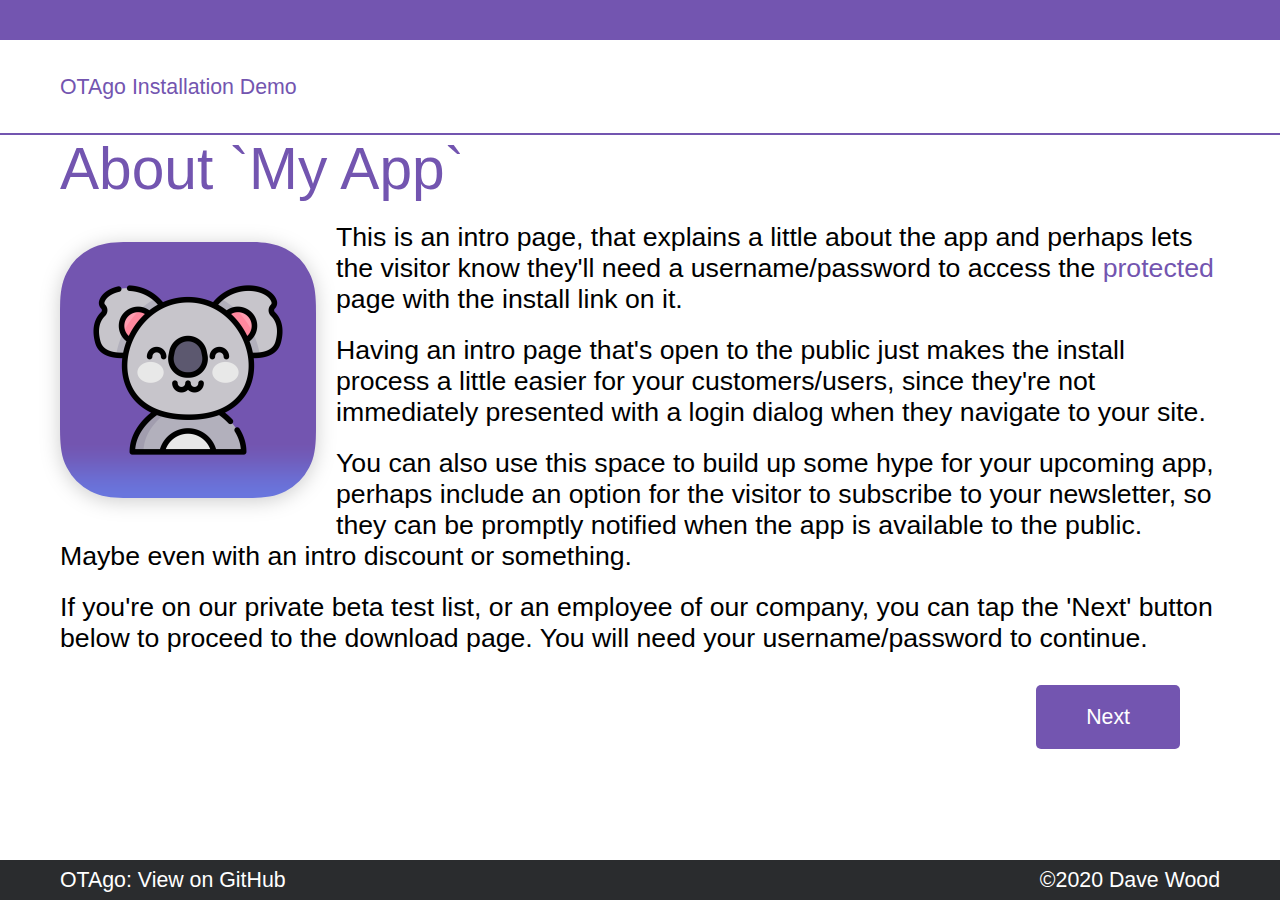
==== index.html @ a84ede6e "Move the `index.php` file that required authentication to `protected.php` and add a new `index.html`" ====
<!DOCTYPE html>
<!--
// OTAgo
// - OTA App Distribution System
// - https://github.com/DaveWoodCom/OTAgo
// - Copyright 2020 Dave Wood, Cerebral Gardens Inc.
-->
<html>
<head>
	<title>OTAgo Installation Demo</title>
	<meta name="viewport" content="width=device-width, initial-scale=1.0" />
	<link rel="stylesheet" type="text/css" href="styles/styles.css" />
</head>
<body>
	<div id="page">
		<div class="header">
			<div class="headerTop">
				&nbsp;
			</div>
			<div class="headerBottom">
				<div class="otagoTitle vertical-center"><p><a href="/">OTAgo Installation Demo</a></p></div>
			</div>
			<div class="headerKeyline"></div>
		</div>

		<div class="appTitle">
			<p>About `My App`</p>
		</div>

		<div class="appIntro">
			<div class="logo">
				<div class="appIconContainer">
					<a href="/protected.php"><img src="images/1024.png" width="256" height="256" alt="" class="appIcon" /></a>
				</div>
			</div>
			<p>
				This is an intro page, that explains a little about the app and perhaps lets the visitor know they'll need a username/password to access the <a href="/protected.php">protected</a> page with the install link on it.
			</p>
			<p>
				Having an intro page that's open to the public just makes the install process a little easier for your customers/users, since they're not immediately presented with a login dialog when they navigate to your site.
			</p>
			<p>
				You can also use this space to build up some hype for your upcoming app, perhaps include an option for the visitor to subscribe to your newsletter, so they can be promptly notified when the app is available to the public. Maybe even with an intro discount or something.
			</p>
			<p>
				If you're on our private beta test list, or an employee of our company, you can tap the 'Next' button below to proceed to the download page. You will need your username/password to continue.
			</p>
			<div class="actionButton">
				<br />
				<a href="/protected.php">Next</a>
			</div>
			<p>
				<br />
				<br />
			</p>
		</div>

		<br />
		<br />
		<br />
		<br />
		
		<div class="pageBottom">
			<div class="pageFooter">
				<span class="pageFooterText vertical-center">OTAgo: <a href="https://github.com/DaveWoodCom/OTAgo" target="_blank">View on GitHub</a></span>
				<span class="footerCopyright vertical-center">&copy;2020 Dave Wood</span>
			</div>		
		</div>
	</div>	
</body>
</html>
---- styles/styles.css ----
/*
// OTAgo
// - OTA App Distribution System
// - https://github.com/DaveWoodCom/OTAgo
// - Copyright 2020 Dave Wood, Cerebral Gardens Inc.
*/

* {
  box-sizing: border-box;
}

html,body{
	height: 100%
}

body {
	background-color: #ffffff;
	font-family: 'Helvetica Neue Thin', sans-serif;
	color: #000000;
	margin: 0px;
}

#page {
	min-height: 100%;
	position: relative;
}

img {
	border: 0px solid clear;
}

p {
	font-family: 'Helvetica Neue Thin', sans-serif;
	font-size: 16pt;
}

h1 {
	color: #7355b0;
}

a:link {
	color: #7355b0;
	text-decoration: none;
}
a:visited {
	color: #7355b0;
	text-decoration: none;
}
a:hover {
	color: green;
	text-decoration: underline;
}
a:active {
	color: #7355b0;
	text-decoration: none;
}

.vertical-center {
	margin: 0;
	position: relative;
	top: 50%;
	-ms-transform: translateY(-50%);
	transform: translateY(-50%);
}

div.header {
	background-color: #7355b0;
	height: 101pt;
}
div.header p {
}
div.headerTop {
	background-color: #7355b0;
	height: 30pt;
}
div.headerTop p {
}
div.headerBottom {
	background-color: #ffffff;
	height: 70pt;
	position: relative;
}
div.headerBottom p {
	margin:  0px 0px 0px 20px;
	padding: 0px;
}
div.headerKeyline {
	background-color: #7355b0;
	height: 1px;
}

div.logo {
	margin: 20px;
	float: left;
}
div.appIconContainer {	
    -webkit-filter: drop-shadow(0px 3px 10px rgba(0,0,0,0.2));
    -moz-filter: drop-shadow(0px 3px 10px rgba(0,0,0,0.2));
    -ms-filter: drop-shadow(0px 3px 10px rgba(0,0,0,0.2));
    -o-filter: drop-shadow(0px 3px 10px rgba(0,0,0,0.2));
    
	margin: 0px auto;
	position: relative;
	z-index: 0;
}
div.appIconContainer img {
	mask-image: url('../images/iconmask.svg');
	-webkit-mask-image: url('../images/iconmask.svg');
	z-index: 1;
}

div.appTitle {
}
div.appTitle p {
	font-family: 'Helvetica Neue Thin', sans-serif;
	font-size: 44pt;
	font-weight: 300;
	color: #7355b0;
	margin: 0px 0px 0px 20px;
}

div.appIntro {
}
div.appIntro p {
	font-family: 'Helvetica Neue Thin', sans-serif;
	font-size: 20pt;
	font-weight: normal;
	margin: 20px;
	color: #000000;
}
div.appIntro p a:link {
	color: #7355b0;
	text-decoration: none;
}
div.appIntro p a:visited {
	color: #7355b0;
	text-decoration: none;
}
div.appIntro p a:hover {
	color: #7355b0;
	text-decoration: underline;
}
div.appIntro p a:active {
	color: #7355b0;
	text-decoration: none;
}

div.actionButton {
	height: 3.25rem;
	padding: 10px 50px 10px 10px;
	float: right;
}
div.actionButton a:link {
	font-family: 'Helvetica Neue Thin', sans-serif;
	font-size: 16pt;
	font-weight: 500;
	line-height: 1.5;
	padding-left: 50px;
	padding-right: 50px;
	padding-top: 20px;
	padding-bottom: 20px;
	margin: 10px;
	text-decoration: none;
	border-radius: 5px;

	color: #ffffff;
	background-color: #7355b0;
}
div.actionButton a:visited {
	font-family: 'Helvetica Neue Thin', sans-serif;
	font-size: 16pt;
	font-weight: 500;
	line-height: 1.5;
	padding-left: 50px;
	padding-right: 50px;
	padding-top: 20px;
	padding-bottom: 20px;
	margin: 10px;
	text-decoration: none;
	border-radius: 5px;

	color: #ffffff;
	background-color: #7355b0;
}
div.actionButton a:hover {
	font-family: 'Helvetica Neue Thin', sans-serif;
	font-size: 16pt;
	font-weight: 500;
	line-height: 1.5;
	padding-left: 50px;
	padding-right: 50px;
	padding-top: 20px;
	padding-bottom: 20px;
	margin: 10px;
	text-decoration: none;
	border-radius: 5px;

	color: #7355b0;
	background-color: #ffffff;	
	border: 1px solid #7355b0;
}
div.actionButton a:active {
	font-family: 'Helvetica Neue Thin', sans-serif;
	font-size: 16pt;
	font-weight: 500;
	line-height: 1.5;
	padding-left: 50px;
	padding-right: 50px;
	padding-top: 20px;
	padding-bottom: 20px;
	margin: 10px;
	text-decoration: none;
	border-radius: 5px;

	color: #ffffff;
	background-color: #7355b0;
}

div.pageBottom {
	margin: 0px;
	background-color: #2a2c2e;
    position: absolute;
    bottom: 0;
    width: 100%;	
}
div.pageFooter {
	height: 40px;
}
span.pageFooterText {
	font-family: 'Helvetica Neue Thin', sans-serif;
	font-size: 16pt;
	font-weight: 300;
	color: #ffffff;
	padding: 0px 20px 0px 20px;
	float: left;
}
span.pageFooterText a:link {
	color: #ffffff;
	text-decoration: none;
}
span.pageFooterText a:visited {
	color: #ffffff;
	text-decoration: none;
}
span.pageFooterText a:hover {
	color: #7355b0;
	text-decoration: underline;
}
span.pageFooterText a:active {
	color: #ffffff;
	text-decoration: none;
}

span.footerCopyright {
	font-family: 'Helvetica Neue Thin', sans-serif;
	font-size: 16pt;
	font-weight: 300;
	color: #ffffff;
	float: right;
	padding: 0px 20px 0px 20px;
}

/* Desktop */
@media only screen and (min-width: 768px) {
	.otagoTitle { width: 1200px; margin: auto; }
	.appTitle { width: 1200px; margin: auto; }
	.appIntro { width: 1200px; margin: auto; }
	.pageFooter	{ width: 1200px; margin: auto; }
}
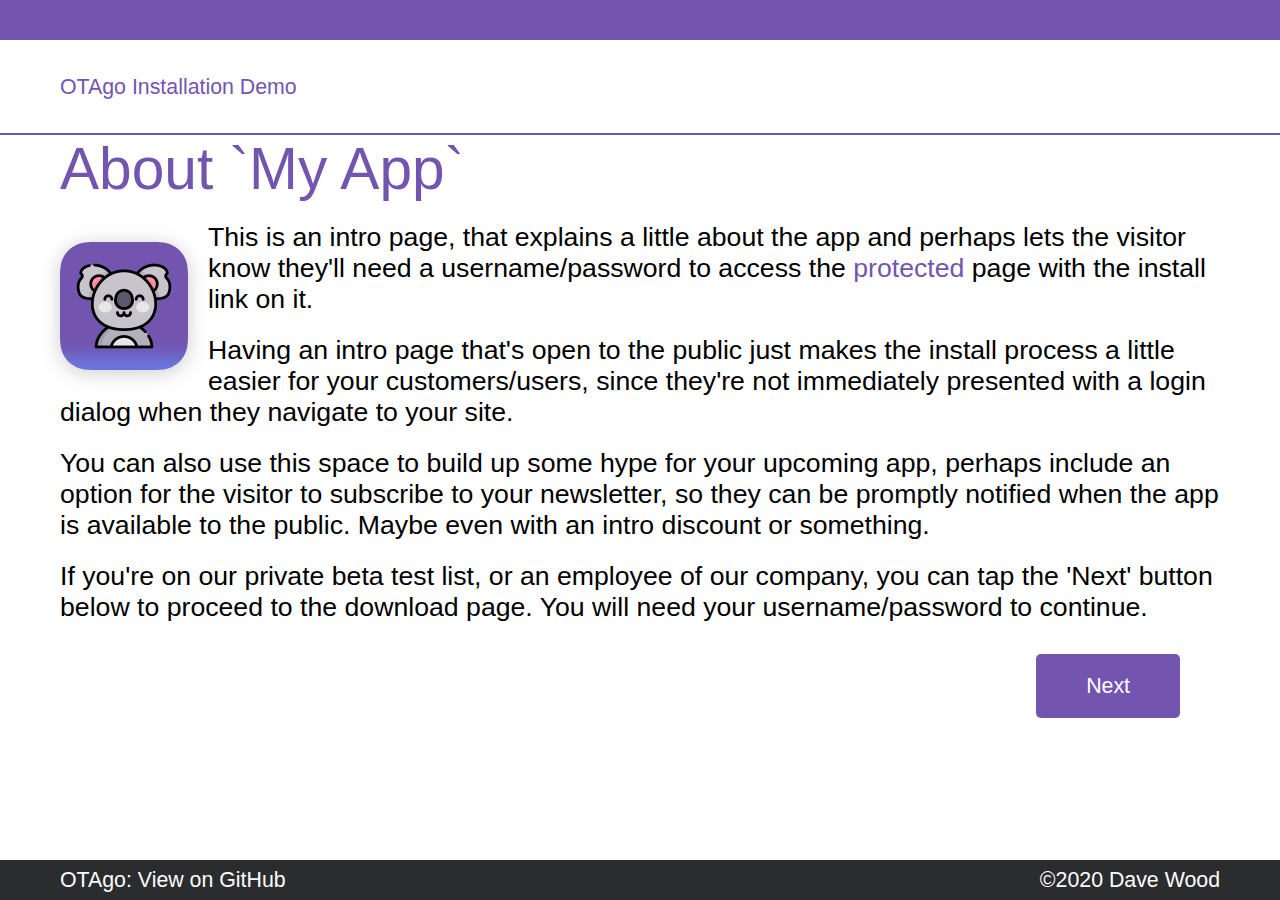
==== commit 0b4e788c: "Tweak images" ====
--- a/index.html
+++ b/index.html
@@ -30,7 +30,7 @@
 		<div class="appIntro">
 			<div class="logo">
 				<div class="appIconContainer">
-					<a href="/protected.php"><img src="images/1024.png" width="256" height="256" alt="" class="appIcon" /></a>
+					<a href="/protected.php"><img src="images/1024.png" width="128" height="128" alt="" class="appIcon" /></a>
 				</div>
 			</div>
 			<p>
